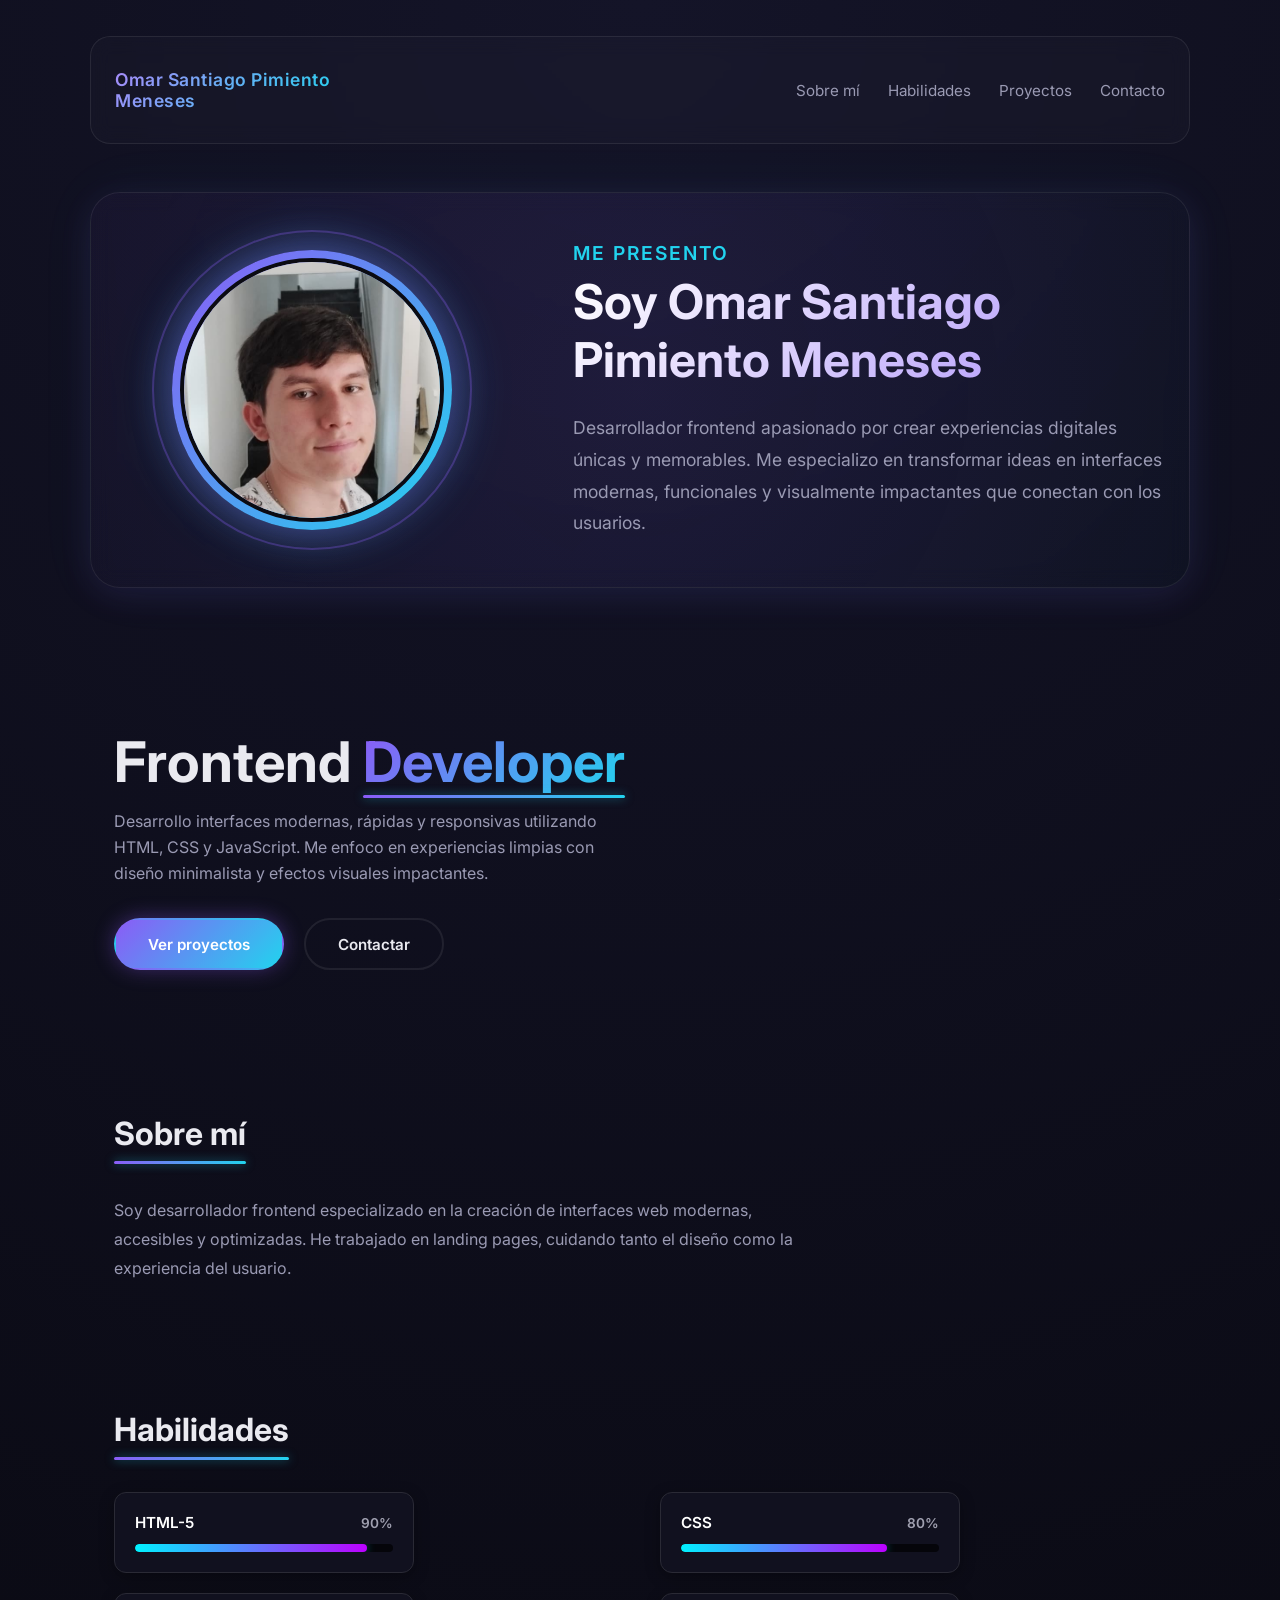
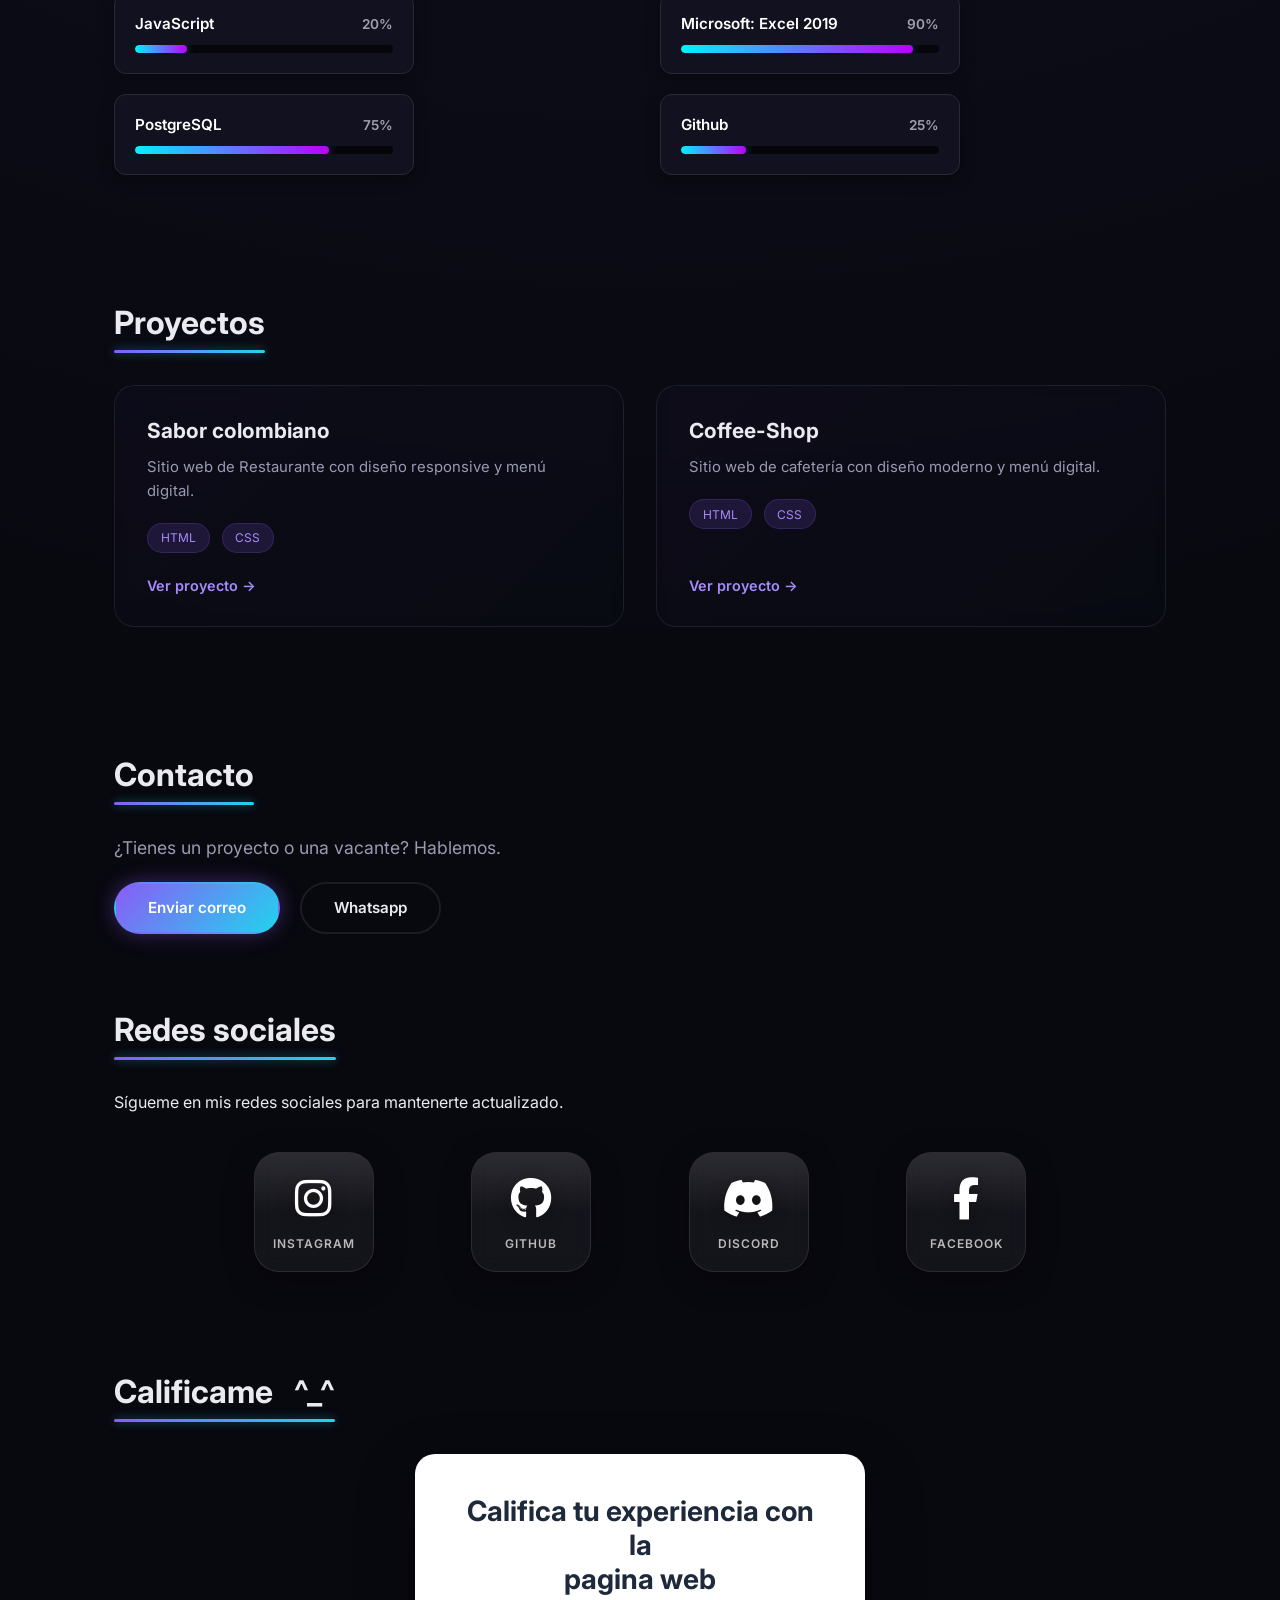
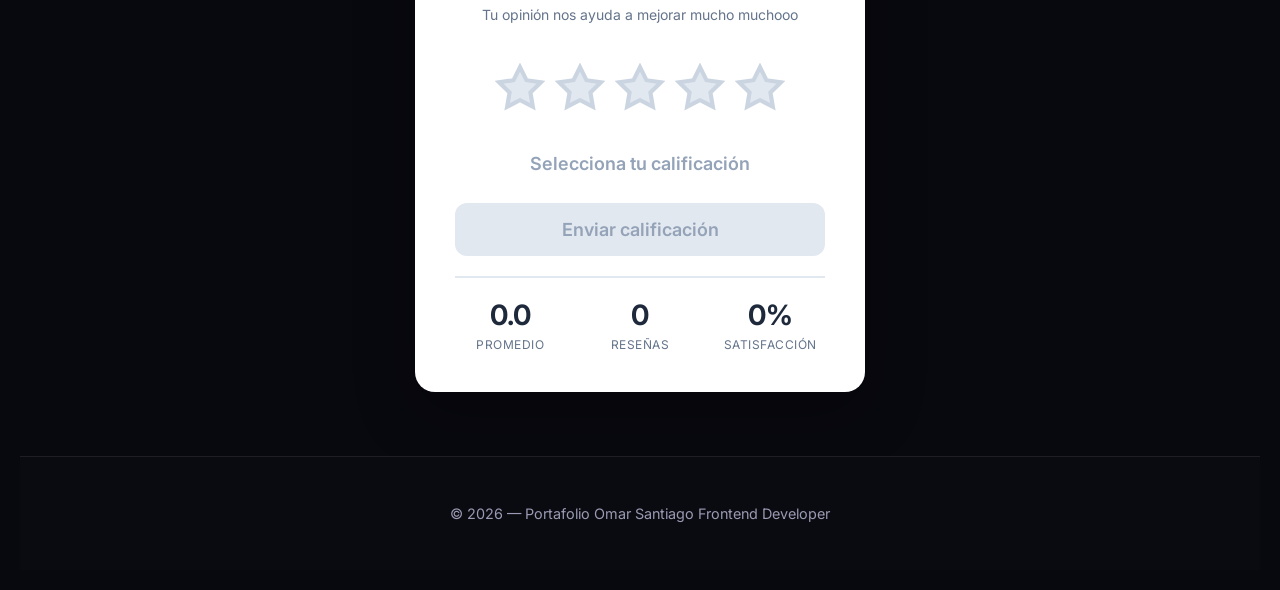
==== Portafolio Omar Santiago Pimiento Meneses/html-5/Comenzar.html @ d3ea1694 "Portafolio de Omar Pimiento -Version 1.1" ====
<!DOCTYPE html>
<html lang="es">
<head>
    <meta charset="UTF-8">
    <meta name="viewport" content="width=device-width, initial-scale=1.0">
    <title>Portafolio Omar Santiago Pimiento Meneses</title>
    <link rel="icon" type="image/x-icon" href="../img/icono.png">
    
    <!-- CSS Externo -->
    <link rel="stylesheet" href="../css/diseño.css">
    
    <!-- Google Font -->
    <link href="https://fonts.googleapis.com/css2?family=Inter:wght@300;400;600;700;900&display=swap" rel="stylesheet" />
    <link rel="stylesheet" href="https://cdnjs.cloudflare.com/ajax/libs/font-awesome/6.4.0/css/all.min.css">
</head>
<body>
    
<!-- Estrellas animadas -->
<div class="stars"></div>

<header>
  <h1>
    Omar Santiago Pimiento <br>
    Meneses
  </h1>
  <nav>
    <a href="#about">Sobre mí</a>
    <a href="#skills">Habilidades</a>
    <a href="#projects">Proyectos</a>
    <a href="#contact">Contacto</a>
  </nav>
</header>

<main>
  <!-- Sección de Presentación Personal -->
  <section class="intro-container">
    <div class="intro-photo">
      <div class="photo-circle">
        <img src="../img/you-foto.jpeg" alt="Omar Santiago Pimiento" id="profilePhoto" style="width: 100%; height: 100%; object-fit: cover;">
        <div class="photo-ring"></div>
      </div>
    </div>
    <div class="intro-text">
      <h3>Me presento</h3>
      <h2>Soy Omar Santiago Pimiento Meneses</h2>
      <p>
        Desarrollador frontend apasionado por crear experiencias digitales 
        únicas y memorables. Me especializo en transformar ideas en interfaces 
        modernas, funcionales y visualmente impactantes que conectan con los usuarios.
      </p>
    </div>
  </section>

  <!-- HERO -->
  <section class="hero">
    <div>
      <h2>Frontend <span>Developer</span></h2>
      <p>
        Desarrollo interfaces modernas, rápidas y responsivas utilizando
        HTML, CSS y JavaScript. Me enfoco en experiencias limpias con diseño
        minimalista y efectos visuales impactantes.
      </p>
      <div class="buttons">
        <a href="#projects" class="primary" >Ver proyectos</a>
        <a href="#contact">Contactar</a>
      </div>
    </div>
  </section>

  <!-- ABOUT -->
  <section id="about">
    <h3 class="section-title">Sobre mí</h3>
    <p style="color: var(--muted); max-width: 700px; line-height: 1.8;">
      Soy desarrollador frontend especializado en la creación de interfaces
      web modernas, accesibles y optimizadas. He trabajado en landing pages,
      cuidando tanto el diseño como la experiencia del usuario.
    </p>
  </section>

  <!-- SKILLS -->
  <section id="skills">
    <h3 class="section-title">Habilidades</h3>
    
    <div class="skills-container">
  <!-- Columna Izquierda -->
  <div class="skills-column">
    
    <div class="skill-card">
      <div class="skill-info">
        <span class="skill-name">HTML-5</span>
        <span class="skill-percent">90%</span>
      </div>
      <div class="progress-bar">
        <div class="progress-fill" style="--w: 90%;"></div>
      </div>
    </div>

    <div class="skill-card">
      <div class="skill-info">
        <span class="skill-name">JavaScript 
          <br>
        </span>
        <span class="skill-percent">20%</span>
      </div>
      <div class="progress-bar">
        <div class="progress-fill" style="--w: 20%;"></div>
      </div>
    </div>

    <div class="skill-card">
      <div class="skill-info">
        <span class="skill-name">PostgreSQL</span>
        <span class="skill-percent">75%</span>
      </div>
      <div class="progress-bar">
        <div class="progress-fill" style="--w: 75%;"></div>
      </div>
    </div>
  </div>

  <!-- Columna Derecha -->
  <div class="skills-column">
     <!-- <h2>&nbsp;</h2>Espacio para alinear con el título -->
    
    <div class="skill-card">
      <div class="skill-info">
        <span class="skill-name">CSS</span>
        <span class="skill-percent">80%</span>
      </div>
      <div class="progress-bar">
        <div class="progress-fill" style="--w: 80%;"></div>
      </div>
    </div>

    <div class="skill-card">
      <div class="skill-info">
        <span class="skill-name"> Microsoft: Excel 2019</span>
        <span class="skill-percent">90%</span>
      </div>
      <div class="progress-bar">
        <div class="progress-fill" style="--w: 90%;"></div>
      </div>
    </div>

    <div class="skill-card">
      <div class="skill-info">
        <span class="skill-name">Github</span>
        <span class="skill-percent">25%</span>
      </div>
      <div class="progress-bar">
        <div class="progress-fill" style="--w: 25%;"></div>
      </div>
    </div>
  </div>
</div>


  </section>


  <!-- PROJECTS -->
  <section id="projects">
    <h3 class="section-title">Proyectos</h3>
    <div class="projects">
      <div class="project">
        <div>
          <h3>Sabor colombiano</h3>
          <p>
            Sitio web de Restaurante con diseño responsive y menú digital.
          </p>
          <div class="tags">
            <span>HTML</span>
            <span>CSS</span>
          </div>
        </div>
        <a href="https://github.com/omarpimitty23yt-code/Sabor-colombiano" target="_blank">Ver proyecto →</a>
      </div>

      <div class="project">
        <div>
          <h3>Coffee-Shop</h3>
          <p>
            Sitio web de cafetería con diseño moderno y menú digital.
          </p>
          <div class="tags">
            <span>HTML</span>
            <span>CSS</span>
          </div>
        </div>
        <a href="https://github.com/omarpimitty23yt-code/Coffee-Shop-" target="_blank">Ver proyecto →</a>
      </div>
    </div>
  </section>

  <!-- CONTACT -->
  <section id="contact">
    <h3 class="section-title">Contacto</h3>
    <p style="color: var(--muted); margin-bottom: 1.5rem; font-size: 1.1rem;">
      ¿Tienes un proyecto o una vacante? Hablemos.
    </p>
    <div class="buttons">
      <a href="mailto:omarpimientom14@hotmail.com" class="primary">Enviar correo</a>
      <a href="https://w.app/gdghqp" target="_blank">Whatsapp</a>
    </div>


    <!-- Fondos animados -->
    <div class="animated-bg"></div>
    <div class="gradient-overlay"></div>

<br> <br> <br>

    <div class="main-container">
        <h1 class="section-title">Redes sociales</h1>
        <p class="subtitle">Sígueme en mis redes sociales para mantenerte actualizado.</p>
        
        <div class="social-grid">
            <!-- Instagram -->
            <div class="social-item instagram">
                <div class="social-card">
                    <div class="glow-effect"></div>
                    <div class="color-border"></div>
                    <div class="card-bg"></div>
                    <a href="https://www.instagram.com/omar.san.14?igsh=OTF3dGIyODVpaHQy" class="social-link" target="_blank">
                        <div class="icon-wrapper">
                            <i class="fab fa-instagram"></i>
                        </div>
                        <span class="social-name">Instagram</span>
                    </a>
                    <div class="particle-effect">
                        <div class="particle"></div>
                        <div class="particle"></div>
                        <div class="particle"></div>
                    </div>
                </div>
            </div>

            <!-- GitHub -->
            <div class="social-item github">
                <div class="social-card">
                    <div class="glow-effect"></div>
                    <div class="color-border"></div>
                    <div class="card-bg"></div>
                    <a href="https://github.com/omarpimitty23yt-code" class="social-link" target="_blank">
                        <div class="icon-wrapper">
                            <i class="fab fa-github"></i>
                        </div>
                        <span class="social-name">GitHub</span>
                    </a>
                    <div class="particle-effect">
                        <div class="particle"></div>
                        <div class="particle"></div>
                        <div class="particle"></div>
                    </div>
                </div>
            </div>

            <!-- Discord -->
            <div class="social-item discord">
                <div class="social-card">
                    <div class="glow-effect"></div>
                    <div class="color-border"></div>
                    <div class="card-bg"></div>
                    <a href="https://i.pinimg.com/564x/15/f8/61/15f861132e09c82ec9341c4732dd8719.jpg" class="social-link" target="_blank">
                        <div class="icon-wrapper">
                            <i class="fab fa-discord"></i>
                        </div>
                        <span class="social-name">Discord</span>
                    </a>
                    <div class="particle-effect">
                        <div class="particle"></div>
                        <div class="particle"></div>
                        <div class="particle"></div>
                    </div>
                </div>
            </div>

            <!-- Facebook -->
            <div class="social-item facebook">
                <div class="social-card">
                    <div class="glow-effect"></div>
                    <div class="color-border"></div>
                    <div class="card-bg"></div>
                    <a href="https://www.facebook.com/share/19HCtyoMw2/" class="social-link" target="_blank">
                        <div class="icon-wrapper">
                            <i class="fab fa-facebook-f"></i>
                        </div>
                        <span class="social-name">Facebook</span>
                    </a>
                    <div class="particle-effect">
                        <div class="particle"></div>
                        <div class="particle"></div>
                        <div class="particle"></div>
                    </div>
                </div>
            </div>
        </div>
    </div>

 <br> <br> <br>

 <h1 class="section-title">Calificame  &nbsp;  ^_^</h1>
        <p class="subtitle">   </p>


    <div class="container">
        <div class="header">
            <h1>Califica tu experiencia con la <br> pagina web</h1>
            <p>Tu opinión nos ayuda a mejorar mucho muchooo </p>
        </div>

        <div class="stars-container" id="starsContainer">
            <!-- Las estrellas se generan con JavaScript -->
        </div>

        <div class="rating-text empty" id="ratingText">
            Selecciona tu calificación
        </div>

        <div class="rating-display" id="ratingDisplay">
            <div class="rating-number">
                <span id="selectedRating">0.0</span>
                <svg width="32" height="32" viewBox="0 0 24 24" style="fill: #fbbf24;">
                    <path d="M12 2l3.09 6.26L22 9.27l-5 4.87 1.18 6.88L12 17.77l-6.18 3.25L7 14.14 2 9.27l6.91-1.01L12 2z"/>
                </svg>
            </div>
        </div>

        <button class="submit-btn" id="submitBtn" disabled>
            Enviar calificación
        </button>

        <div class="stats">
            <div class="stat">
                <div class="stat-value" id="avgRating">0.0</div>
                <div class="stat-label">Promedio</div>
            </div>
            <div class="stat">
                <div class="stat-value" id="totalReviews">0</div>
                <div class="stat-label">Reseñas</div>
            </div>
            <div class="stat">
                <div class="stat-value" id="satisfaction">0%</div>
                <div class="stat-label">Satisfacción</div>
            </div>
        </div>
    </div>

    <script src="../js/script.js"></script>





  </section>
</main>

<footer>© 2026 — Portafolio Omar Santiago Frontend Developer



</footer>


<!-- JavaScript -->
<script>
  // Permitir al usuario subir su propia foto
  const profilePhoto = document.getElementById('profilePhoto');
  
  profilePhoto.addEventListener('click', function() {
    const input = document.createElement('input');
    input.type = 'file';
    input.accept = 'image/*';
    
    input.onchange = function(e) {
      const file = e.target.files[0];
      if (file) {
        const reader = new FileReader();
        reader.onload = function(event) {
          profilePhoto.src = event.target.result;
        };
        reader.readAsDataURL(file);
      }
    };
    
    input.click();
  });

  // Scroll suave para enlaces internos
  document.querySelectorAll('a[href^="#"]').forEach((anchor) => {
    anchor.addEventListener("click", function (e) {
      e.preventDefault();
      const target = document.querySelector(this.getAttribute("href"));
      if (target) {
        target.scrollIntoView({
          behavior: "smooth",
          block: "start"
        });
      }
    });
  });
</script>

</body>
</html>
---- Portafolio Omar Santiago Pimiento Meneses/css/diseño.css ----
:root {
  --bg: #0b0b12;
  --card: rgba(255, 255, 255, 0.04);
  --text: #eaeaf0;
  --muted: #9a9ab3;
  --primary: #8b5cf6;
  --primary-glow: #a78bfa;
  --primary-soft: rgba(139, 92, 246, 0.15);
  --border: rgba(255, 255, 255, 0.08);
  --accent: #22d3ee;
  --accent-glow: rgba(34, 211, 238, 0.5);
}

* {
  margin: 0;
  padding: 0;
  box-sizing: border-box;
  font-family: "Inter", sans-serif;
}

body {
  background: radial-gradient(circle at top, #141428, #08080f 60%);
  color: var(--text);
  min-height: 100vh;
  overflow-x: hidden;
  position: relative;
}

html {
  scroll-behavior: smooth;
}

.stars {
  position: fixed;
  inset: 0;
  z-index: -1;
  background: 
    radial-gradient(2px 2px at 20% 30%, white, transparent),
    radial-gradient(2px 2px at 60% 70%, white, transparent),
    radial-gradient(1px 1px at 50% 50%, white, transparent),
    radial-gradient(1px 1px at 80% 10%, white, transparent),
    radial-gradient(2px 2px at 90% 60%, white, transparent),
    radial-gradient(1.5px 1.5px at 33% 80%, #8b5cf6, transparent),
    radial-gradient(1.5px 1.5px at 70% 40%, #22d3ee, transparent);
  background-size: 200% 200%;
  opacity: 0.2;
  animation: float 40s linear infinite;
}

@keyframes float {
  from { transform: translateY(0) translateX(0); }
  to { transform: translateY(-200px) translateX(-100px); }
}

header {
  max-width: 1100px;
  margin: auto;
  padding: 2rem 1.5rem;
  display: flex;
  justify-content: space-between;
  align-items: center;
  backdrop-filter: blur(10px);
  border-radius: 20px;
  margin-top: 1rem;
  background: rgba(255, 255, 255, 0.02);
  border: 1px solid var(--border);
}

header h1 {
  font-size: 1.1rem;
  font-weight: 600;
  letter-spacing: 0.5px;
  background: linear-gradient(135deg, var(--primary-glow), var(--accent));
  -webkit-background-clip: text;
  background-clip: text;
  -webkit-text-fill-color: transparent;
}

nav a {
  margin-left: 1.5rem;
  text-decoration: none;
  color: var(--muted);
  font-size: 0.95rem;
  transition: all 0.3s ease;
  position: relative;
  padding: 0.5rem 0;
}

nav a::after {
  content: '';
  position: absolute;
  bottom: 0;
  left: 0;
  width: 0;
  height: 2px;
  background: linear-gradient(90deg, var(--primary), var(--accent));
  transition: width 0.3s ease;
}

nav a:hover {
  color: var(--primary-glow);
}

nav a:hover::after {
  width: 100%;
}

/* ===== SECCIÓN DE PRESENTACIÓN PERSONAL ===== */
.intro-container {
  max-width: 1100px;
  margin: 3rem auto;
  padding: 3rem 1.5rem;
  display: grid;
  grid-template-columns: 1fr 1.5fr;
  gap: 4rem;
  align-items: center;
  background: linear-gradient(135deg, rgba(139, 92, 246, 0.05), rgba(34, 211, 238, 0.02));
  border: 1px solid var(--border);
  border-radius: 30px;
  backdrop-filter: blur(10px);
  box-shadow: 
    0 8px 32px rgba(139, 92, 246, 0.1),
    0 0 60px rgba(34, 211, 238, 0.05);
  position: relative;
  overflow: hidden;
}

.intro-container::before {
  content: '';
  position: absolute;
  top: -50%;
  left: -50%;
  width: 200%;
  height: 200%;
  background: radial-gradient(circle, rgba(139, 92, 246, 0.08), transparent 50%);
  animation: rotate-bg 20s linear infinite;
}

@keyframes rotate-bg {
  to { transform: rotate(360deg); }
}

.intro-photo {
  position: relative;
  z-index: 1;
  display: flex;
  justify-content: center;
  align-items: center;
}

.photo-circle {
  position: relative;
  width: 280px;
  height: 280px;
  border-radius: 50%;
  padding: 8px;
  background: linear-gradient(135deg, var(--primary), var(--accent));
  animation: float-photo 6s ease-in-out infinite;
  box-shadow: 
    0 0 40px rgba(139, 92, 246, 0.4),
    0 0 60px rgba(34, 211, 238, 0.3);
}

@keyframes float-photo {
  0%, 100% { 
    transform: translateY(0px) rotate(0deg);
    box-shadow: 
      0 0 40px rgba(139, 92, 246, 0.4),
      0 0 60px rgba(34, 211, 238, 0.3);
  }
  50% { 
    transform: translateY(-20px) rotate(5deg);
    box-shadow: 
      0 0 60px rgba(139, 92, 246, 0.6),
      0 0 80px rgba(34, 211, 238, 0.5);
  }
}

.photo-circle img {
  width: 100%;
  height: 100%;
  border-radius: 50%;
  object-fit: cover;
  background: #1a1a2e;
  border: 4px solid #0b0b12;
  display: block;
  cursor: pointer;
  transition: transform 0.3s ease;
}

.photo-circle img:hover {
  transform: scale(1.05);
}

.photo-ring {
  position: absolute;
  top: -20px;
  left: -20px;
  right: -20px;
  bottom: -20px;
  border: 2px solid var(--primary);
  border-radius: 50%;
  opacity: 0.3;
  animation: pulse-ring 3s ease-in-out infinite;
}

@keyframes pulse-ring {
  0%, 100% {
    transform: scale(1);
    opacity: 0.3;
  }
  50% {
    transform: scale(1.1);
    opacity: 0.1;
  }
}

.intro-text {
  position: relative;
  z-index: 1;
}

.intro-text h3 {
  font-size: 1.2rem;
  color: var(--accent);
  margin-bottom: 0.5rem;
  font-weight: 600;
  text-transform: uppercase;
  letter-spacing: 2px;
}

.intro-text h2 {
  font-size: 3rem;
  margin-bottom: 1.5rem;
  background: linear-gradient(135deg, #fff, var(--primary-glow));
  -webkit-background-clip: text;
  background-clip: text;
  -webkit-text-fill-color: transparent;
  line-height: 1.2;
}

.intro-text p {
  color: var(--muted);
  font-size: 1.1rem;
  line-height: 1.8;
  margin-bottom: 0;
}



/* Estilo base de la tarjeta  */
.skill-card {
  background-color: #11111f; /* Fondo oscuro similar a tu imagen */
  border: 1px solid #2a2a35; /* Borde sutil */
  border-radius: 12px;       /* Bordes redondeados */
  padding: 20px;
  width: 100%;               /* O el ancho que prefieras */
  max-width: 300px;
  font-family: system-ui, -apple-system, sans-serif;
  color: white;
  display: flex;
  flex-direction: column;
  gap: 12px;
  box-shadow: 0 4px 15px rgba(0,0,0,0.3);

}

/* Información: Nombre y Porcentaje */
.skill-info {
  display: flex;
  justify-content: space-between;
  align-items: center;
  font-weight: 600;
  font-size: 0.95rem;
}

.skill-percent {
  color: #a0a0b0; /* Gris claro para no distraer */
  font-size: 0.85rem;
}

/* El canal de la barra (el fondo vacío) */
.progress-bar {
  width: 100%;
  height: 8px; /* Altura delgada y elegante */
  background-color: #05050a; /* Muy oscuro para contraste */
  border-radius: 10px;
  overflow: hidden; /* Para que el relleno respete los bordes */
}

/* El relleno de color (La parte "bonita") */
.progress-fill {
  height: 100%;
  border-radius: 10px;
  /* El degradado clave para combinar con tu título */
  background: linear-gradient(90deg, #00f2ff 0%, #bd00ff 100%);
  
  /* Efecto de resplandor (Glow) para el toque neón */
  box-shadow: 0 0 10px rgba(0, 242, 255, 0.4);
  
  /* Animación de carga */
  width: 0;
  animation: loadBar 1.5s ease-out forwards;
}

/* Definición de la animación */
@keyframes loadBar {
  to {
    width: var(--w);
  }
}



.hero {
  max-width: 1100px;
  margin: auto;
  padding: 6rem 1.5rem 4rem;
  display: grid;
  grid-template-columns: 1fr;
  gap: 3rem;
  align-items: center;
}

.hero h2 {
  font-size: 3.5rem;
  line-height: 1.1;
  margin-bottom: 1rem;
}

.hero span {
  background: linear-gradient(135deg, var(--primary), var(--accent));
  -webkit-background-clip: text;
  background-clip: text;
  -webkit-text-fill-color: transparent;
  position: relative;
  display: inline-block;
}

.hero span::after {
  content: '';
  position: absolute;
  bottom: -5px;
  left: 0;
  width: 100%;
  height: 3px;
  background: linear-gradient(90deg, var(--primary), var(--accent));
  border-radius: 2px;
  box-shadow: 0 0 10px var(--accent-glow);
}

.hero p {
  color: var(--muted);
  margin-bottom: 2rem;
  max-width: 520px;
  line-height: 1.6;
}

.buttons a {
  display: inline-block;
  padding: 0.9rem 2rem;
  margin-right: 1rem;
  margin-bottom: 1rem;
  border-radius: 50px;
  border: 2px solid var(--border);
  text-decoration: none;
  color: var(--text);
  font-size: 0.95rem;
  font-weight: 600;
  transition: all 0.3s ease;
}

.buttons a.primary {
  background: linear-gradient(135deg, var(--primary), var(--accent));
  border-color: transparent;
  color: #fff;
  box-shadow: 
    0 0 20px rgba(139, 92, 246, 0.4),
    0 4px 15px rgba(0, 0, 0, 0.3);
}

.buttons a:hover {
  transform: translateY(-3px);
  box-shadow: 0 8px 25px rgba(139, 92, 246, 0.3);
  border-color: var(--primary);
}

section {
  max-width: 1100px;
  margin: auto;
  padding: 4rem 1.5rem;
}

.section-title {
  font-size: 2rem;
  margin-bottom: 2rem;
  position: relative;
  display: inline-block;
}

.section-title::after {
  content: "";
  display: block;
  width: 100%;
  height: 3px;
  background: linear-gradient(90deg, var(--primary), var(--accent));
  margin-top: 0.5rem;
  border-radius: 2px;
  box-shadow: 0 0 10px var(--accent-glow);
}

.skills {
  display: grid;
  grid-template-columns: repeat(auto-fit, minmax(150px, 1fr));
  gap: 1.2rem;
}

.skill {
  background: linear-gradient(135deg, rgba(139, 92, 246, 0.05), rgba(34, 211, 238, 0.02));
  border: 1px solid var(--border);
  padding: 1.5rem 1rem;
  border-radius: 16px;
  text-align: center;
  font-size: 0.95rem;
  font-weight: 600;
  color: var(--muted);
  transition: all 0.3s ease;
  backdrop-filter: blur(5px);
}

.skill:hover {
  border-color: var(--primary);
  color: var(--text);
  background: linear-gradient(135deg, rgba(139, 92, 246, 0.15), rgba(34, 211, 238, 0.05));
  box-shadow: 
    0 0 20px var(--primary-soft),
    0 8px 20px rgba(0, 0, 0, 0.3);
  transform: translateY(-5px) scale(1.02);
}

.projects {
  display: grid;
  grid-template-columns: repeat(auto-fit, minmax(300px, 1fr));
  gap: 2rem;
}

.project {
  background: linear-gradient(135deg, rgba(139, 92, 246, 0.03), rgba(34, 211, 238, 0.01));
  border: 1px solid var(--border);
  border-radius: 20px;
  padding: 2rem;
  transition: all 0.4s ease;
  display: flex;
  flex-direction: column;
  justify-content: space-between;
  backdrop-filter: blur(5px);
}

.project:hover {
  border-color: var(--primary);
  background: linear-gradient(135deg, rgba(139, 92, 246, 0.08), rgba(34, 211, 238, 0.03));
  box-shadow: 
    0 0 30px var(--primary-soft),
    0 10px 30px rgba(0, 0, 0, 0.4);
  transform: translateY(-8px) scale(1.02);
}

.project h3 {
  margin-bottom: 0.8rem;
  font-size: 1.3rem;
  color: var(--text);
}

.project p {
  color: var(--muted);
  font-size: 0.93rem;
  margin-bottom: 1.2rem;
  line-height: 1.6;
}

.project .tags span {
  display: inline-block;
  font-size: 0.75rem;
  padding: 0.4rem 0.8rem;
  border-radius: 50px;
  background: rgba(139, 92, 246, 0.15);
  color: var(--primary-glow);
  margin-right: 0.5rem;
  margin-bottom: 0.5rem;
  border: 1px solid rgba(139, 92, 246, 0.2);
  transition: all 0.3s ease;
}

.project .tags span:hover {
  background: rgba(139, 92, 246, 0.25);
  transform: scale(1.05);
}

.project a {
  margin-top: 1rem;
  text-decoration: none;
  font-size: 0.9rem;
  font-weight: 600;
  color: var(--primary-glow);
  transition: all 0.3s ease;
}

.project a:hover {
  color: var(--accent);
}

footer {
  text-align: center;
  padding: 3rem 1.5rem;
  color: var(--muted);
  font-size: 0.9rem;
  border-top: 1px solid var(--border);
  background: rgba(255, 255, 255, 0.01);
}

/* ===== RESPONSIVE ===== */
@media (max-width: 900px) {
  .intro-container {
    grid-template-columns: 1fr;
    text-align: center;
    gap: 2rem;
  }

  .photo-circle {
    width: 220px;
    height: 220px;
  }

  .intro-text h2 {
    font-size: 2.2rem;
  }

  header {
    flex-direction: column;
    gap: 1rem;
    text-align: center;
  }

  nav a {
    margin: 0 0.75rem;
  }

  .hero h2 {
    font-size: 2.5rem;
  }
}

@media (max-width: 520px) {
  .photo-circle {
    width: 180px;
    height: 180px;
  }

  .intro-text h2 {
    font-size: 1.8rem;
  }

  .intro-text p {
    font-size: 1rem;
  }
}

/* ===== SCROLLBAR PERSONALIZADO ===== */
::-webkit-scrollbar {
  width: 10px;
}

::-webkit-scrollbar-track {
  background: var(--bg);
}

::-webkit-scrollbar-thumb {
  background: linear-gradient(180deg, var(--primary), var(--accent));
  border-radius: 10px;
}

::-webkit-scrollbar-thumb:hover {
  background: linear-gradient(180deg, var(--primary-glow), var(--accent));
}


.social-grid {
    display: grid;
    grid-template-columns: repeat(4, 1fr);
    gap: 50px;
    padding: 40px;
    max-width: 900px;
    margin: 0 auto;
}

.social-item {
    position: relative;
    perspective: 1000px;
}

.social-card {
    position: relative;
    width: 120px;
    height: 120px;
    transform-style: preserve-3d;
    transition: transform 0.6s cubic-bezier(0.175, 0.885, 0.32, 1.275);
    cursor: pointer;
    margin: 0 auto;
}

.social-item:hover .social-card {
    transform: rotateY(10deg) rotateX(-10deg) scale(1.05);
}

/* Capa de fondo con efecto glassmorphism */
.card-bg {
    position: absolute;
    width: 100%;
    height: 100%;
    background: rgba(255, 255, 255, 0.05);
    backdrop-filter: blur(10px);
    border-radius: 25px;
    border: 1px solid rgba(255, 255, 255, 0.1);
    box-shadow: 0 8px 32px rgba(0, 0, 0, 0.3);
    overflow: hidden;
}

/* Brillo superior */
.card-bg::before {
    content: '';
    position: absolute;
    top: 0;
    left: 0;
    right: 0;
    height: 50%;
    background: linear-gradient(180deg, 
        rgba(255, 255, 255, 0.1) 0%, 
        transparent 100%);
}

/* Borde de color animado */
.color-border {
    position: absolute;
    inset: -2px;
    border-radius: 27px;
    padding: 2px;
    background: linear-gradient(45deg, var(--color1), var(--color2));
    -webkit-mask: linear-gradient(#fff 0 0) content-box, linear-gradient(#fff 0 0);
    -webkit-mask-composite: xor;
    mask-composite: exclude;
    opacity: 0;
    transition: opacity 0.4s ease;
}

.social-item:hover .color-border {
    opacity: 1;
    animation: border-pulse 2s ease-in-out infinite;
}

@keyframes border-pulse {
    0%, 100% {
        opacity: 1;
    }
    50% {
        opacity: 0.6;
    }
}

/* Icono */
.social-link {
    position: relative;
    width: 100%;
    height: 100%;
    display: flex;
    flex-direction: column;
    align-items: center;
    justify-content: center;
    text-decoration: none;
    color: white;
    z-index: 2;
    gap: 12px;
}

.icon-wrapper {
    font-size: 42px;
    transition: all 0.4s cubic-bezier(0.175, 0.885, 0.32, 1.275);
    filter: drop-shadow(0 4px 8px rgba(0, 0, 0, 0.3));
}

.social-item:hover .icon-wrapper {
    transform: scale(1.15) translateY(-5px);
    filter: drop-shadow(0 8px 16px var(--shadow-color));
}

.social-name {
    font-size: 12px;
    font-weight: 600;
    letter-spacing: 1px;
    text-transform: uppercase;
    opacity: 0.7;
    transition: opacity 0.3s ease;
}

.social-item:hover .social-name {
    opacity: 1;
}

/* Partículas flotantes */
.particle-effect {
    position: absolute;
    width: 100%;
    height: 100%;
    pointer-events: none;
    opacity: 0;
    transition: opacity 0.4s ease;
}

.social-item:hover .particle-effect {
    opacity: 1;
}

.particle {
    position: absolute;
    width: 4px;
    height: 4px;
    background: var(--particle-color);
    border-radius: 50%;
    animation: particle-rise 2s ease-out infinite;
}

.particle:nth-child(1) { left: 20%; animation-delay: 0s; }
.particle:nth-child(2) { left: 50%; animation-delay: 0.4s; }
.particle:nth-child(3) { left: 80%; animation-delay: 0.8s; }

@keyframes particle-rise {
    0% {
        bottom: 0;
        opacity: 0;
        transform: translateY(0) scale(0);
    }
    20% {
        opacity: 1;
        transform: scale(1);
    }
    100% {
        bottom: 100%;
        opacity: 0;
        transform: translateY(-20px) scale(0.5);
    }
}

/* Colores específicos para cada red social */
.instagram {
    --color1: #f09433;
    --color2: #bc1888;
    --shadow-color: rgba(188, 24, 136, 0.6);
    --particle-color: #e6683c;
}

.github {
    --color1: #ffffff;
    --color2: #6e5494;
    --shadow-color: rgba(110, 84, 148, 0.6);
    --particle-color: #ffffff;
}

.discord {
    --color1: #5865F2;
    --color2: #7289da;
    --shadow-color: rgba(88, 101, 242, 0.6);
    --particle-color: #7289da;
}

.facebook {
    --color1: #1877f2;
    --color2: #0d65d9;
    --shadow-color: rgba(24, 119, 242, 0.6);
    --particle-color: #1877f2;
}

/* Efecto de luz al hover */
.glow-effect {
    position: absolute;
    width: 100%;
    height: 100%;
    border-radius: 25px;
    background: radial-gradient(circle at center, 
        var(--color1) 0%, 
        transparent 70%);
    opacity: 0;
    transition: opacity 0.4s ease;
    filter: blur(20px);
    z-index: -1;
}

.social-item:hover .glow-effect {
    opacity: 0.3;
}

/* ============================================
   RESPONSIVE PARA TODOS LOS DISPOSITIVOS
   ============================================ */

/* Tablets grandes y laptops pequeñas (768px - 1024px) */
@media (max-width: 1024px) {
    .social-grid {
        grid-template-columns: repeat(4, 1fr);
        gap: 40px;
        padding: 30px 20px;
    }
    
    .social-card {
        width: 110px;
        height: 110px;
    }
    
    .icon-wrapper {
        font-size: 38px;
    }
}

/* Tablets (600px - 768px) */
@media (max-width: 768px) {
    .social-grid {
        grid-template-columns: repeat(2, 1fr);
        gap: 35px;
        padding: 25px 15px;
    }
    
    .social-card {
        width: 100px;
        height: 100px;
    }
    
    .icon-wrapper {
        font-size: 36px;
    }
    
    .social-name {
        font-size: 11px;
    }
}

/* Móviles grandes (480px - 600px) */
@media (max-width: 600px) {
    .social-grid {
        grid-template-columns: repeat(2, 1fr);
        gap: 30px;
        padding: 20px 15px;
    }
    
    .social-card {
        width: 95px;
        height: 95px;
    }
    
    .icon-wrapper {
        font-size: 34px;
    }
}

/* Móviles medianos (375px - 480px) */
@media (max-width: 480px) {
    .social-grid {
        grid-template-columns: repeat(2, 1fr);
        gap: 25px;
        padding: 20px 10px;
    }
    
    .social-card {
        width: 85px;
        height: 85px;
    }
    
    .icon-wrapper {
        font-size: 32px;
    }
    
    .social-name {
        font-size: 10px;
    }
    
    .card-bg {
        border-radius: 20px;
    }
    
    .color-border {
        border-radius: 22px;
    }
    
    .glow-effect {
        border-radius: 20px;
    }
}

/* Móviles pequeños (320px - 375px) */
@media (max-width: 375px) {
    .social-grid {
        grid-template-columns: repeat(2, 1fr);
        gap: 20px;
        padding: 15px 10px;
    }
    
    .social-card {
        width: 75px;
        height: 75px;
    }
    
    .icon-wrapper {
        font-size: 28px;
    }
    
    .social-name {
        font-size: 9px;
        letter-spacing: 0.5px;
    }
    
    .particle {
        width: 3px;
        height: 3px;
    }
}

/* Móviles muy pequeños (hasta 320px) */
@media (max-width: 320px) {
    .social-grid {
        grid-template-columns: repeat(2, 1fr);
        gap: 15px;
        padding: 10px 5px;
    }
    
    .social-card {
        width: 70px;
        height: 70px;
    }
    
    .icon-wrapper {
        font-size: 26px;
    }
    
    .social-name {
        font-size: 8px;
    }
}

/* Ajuste para dispositivos táctiles (sin hover) */
@media (hover: none) and (pointer: coarse) {
    .social-item:active .social-card {
        transform: rotateY(10deg) rotateX(-10deg) scale(1.05);
    }
    
    .social-item:active .color-border {
        opacity: 1;
    }
    
    .social-item:active .icon-wrapper {
        transform: scale(1.15) translateY(-5px);
        filter: drop-shadow(0 8px 16px var(--shadow-color));
    }
    
    .social-item:active .particle-effect {
        opacity: 1;
    }
    
    .social-item:active .glow-effect {
        opacity: 0.3;
    }
    
    .social-item:active .social-name {
        opacity: 1;
    }
}

/* Orientación horizontal en móviles */
@media (max-width: 900px) and (orientation: landscape) {
    .social-grid {
        grid-template-columns: repeat(4, 1fr);
        gap: 20px;
        padding: 15px;
    }
    
    .social-card {
        width: 80px;
        height: 80px;
    }
    
    .icon-wrapper {
        font-size: 30px;
    }
}


* {
    margin: 0;
    padding: 0;
    box-sizing: border-box;
}

body {
    font-family: -apple-system, BlinkMacSystemFont, 'Segoe UI', Roboto, 'Helvetica Neue', Arial, sans-serif;
    padding: 20px;
}

.container {
    background: white;
    border-radius: 20px;
    box-shadow: 0 20px 60px rgba(0, 0, 0, 0.3);
    padding: 40px;
    max-width: 450px;
    margin: 0 auto;
}

.header {
    text-align: center;
    margin-bottom: 30px;
}

.header h1 {
    font-size: 28px;
    color: #1e293b;
    margin-bottom: 10px;
}

.header p {
    color: #64748b;
    font-size: 14px;
}

.stars-container {
    display: flex;
    justify-content: center;
    gap: 10px;
    margin: 40px 0;
}

.star {
    cursor: pointer;
    transition: all 0.2s ease;
    width: 50px;
    height: 50px;
}

.star:hover {
    transform: scale(1.1);
}

.star svg {
    width: 100%;
    height: 100%;
    fill: #e2e8f0;
    stroke: #cbd5e1;
    stroke-width: 2;
    transition: all 0.2s ease;
}

.star.active svg,
.star.hover svg {
    fill: #fbbf24;
    stroke: #fbbf24;
    filter: drop-shadow(0 4px 8px rgba(251, 191, 36, 0.4));
}

.rating-text {
    text-align: center;
    font-size: 18px;
    font-weight: 600;
    color: #1e293b;
    min-height: 30px;
    margin-bottom: 20px;
}

.rating-text.empty {
    color: #94a3b8;
}

.rating-display {
    background: #f8fafc;
    border-radius: 15px;
    padding: 20px;
    text-align: center;
    margin-bottom: 20px;
    display: none;
}

.rating-display.visible {
    display: block;
    animation: fadeIn 0.3s ease;
}

.rating-number {
    font-size: 48px;
    font-weight: bold;
    color: #f59e0b;
    display: inline-flex;
    align-items: center;
    gap: 10px;
}

.submit-btn {
    width: 100%;
    padding: 16px;
    border: none;
    border-radius: 12px;
    font-size: 18px;
    font-weight: 600;
    cursor: pointer;
    transition: all 0.3s ease;
    margin-bottom: 20px;
}

.submit-btn:disabled {
    background: #e2e8f0;
    color: #94a3b8;
    cursor: not-allowed;
}

.submit-btn:not(:disabled) {
    background: linear-gradient(135deg, #fbbf24 0%, #f59e0b 100%);
    color: white;
    box-shadow: 0 4px 15px rgba(251, 191, 36, 0.3);
}

.submit-btn:not(:disabled):hover {
    transform: translateY(-2px);
    box-shadow: 0 6px 20px rgba(251, 191, 36, 0.4);
}

.submit-btn.submitted {
    background: #10b981 !important;
}

.stats {
    display: grid;
    grid-template-columns: repeat(3, 1fr);
    gap: 20px;
    padding-top: 20px;
    border-top: 2px solid #e2e8f0;
}

.stat {
    text-align: center;
}

.stat-value {
    font-size: 28px;
    font-weight: bold;
    color: #1e293b;
    margin-bottom: 5px;
}

.stat-label {
    font-size: 12px;
    color: #64748b;
    text-transform: uppercase;
    letter-spacing: 0.5px;
}

@keyframes fadeIn {
    from {
        opacity: 0;
        transform: translateY(-10px);
    }
    to {
        opacity: 1;
        transform: translateY(0);
    }
}


.skills-container {
  display: grid;
  grid-template-columns: 1fr 1fr;
  gap: 40px;
  max-width: 1200px;
  margin: 0 auto;
}

.skills-column {
  display: flex;
  flex-direction: column;
  gap: 20px;
}

.skills-column h2 {
  color: #fff;
  margin-bottom: 20px;
  font-size: 2rem;
  margin-top: 0;
}

/* Responsive - en móviles se apilan */
@media (max-width: 768px) {
  .skills-container {
    grid-template-columns: 1fr;
    gap: 20px;
  }
  
  .skills-column:nth-child(2) h2 {
    display: block !important;
  }
}
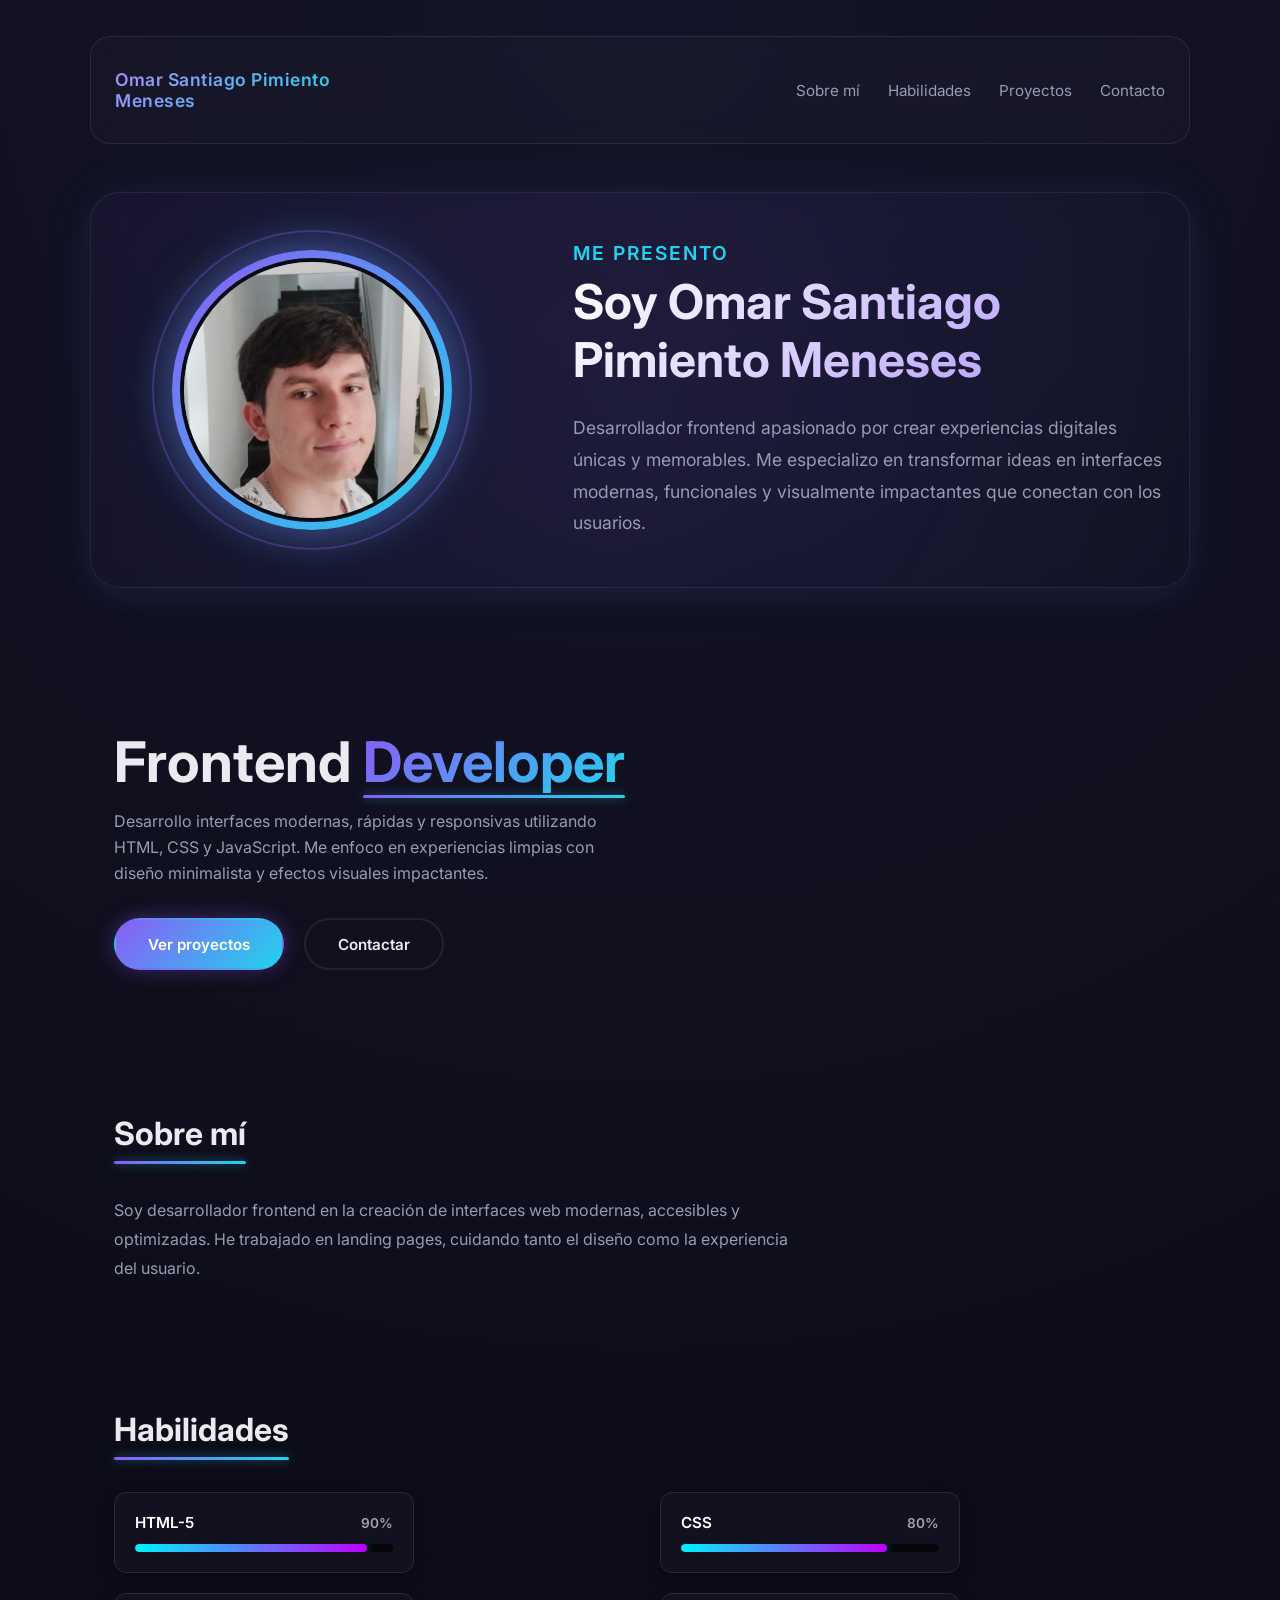
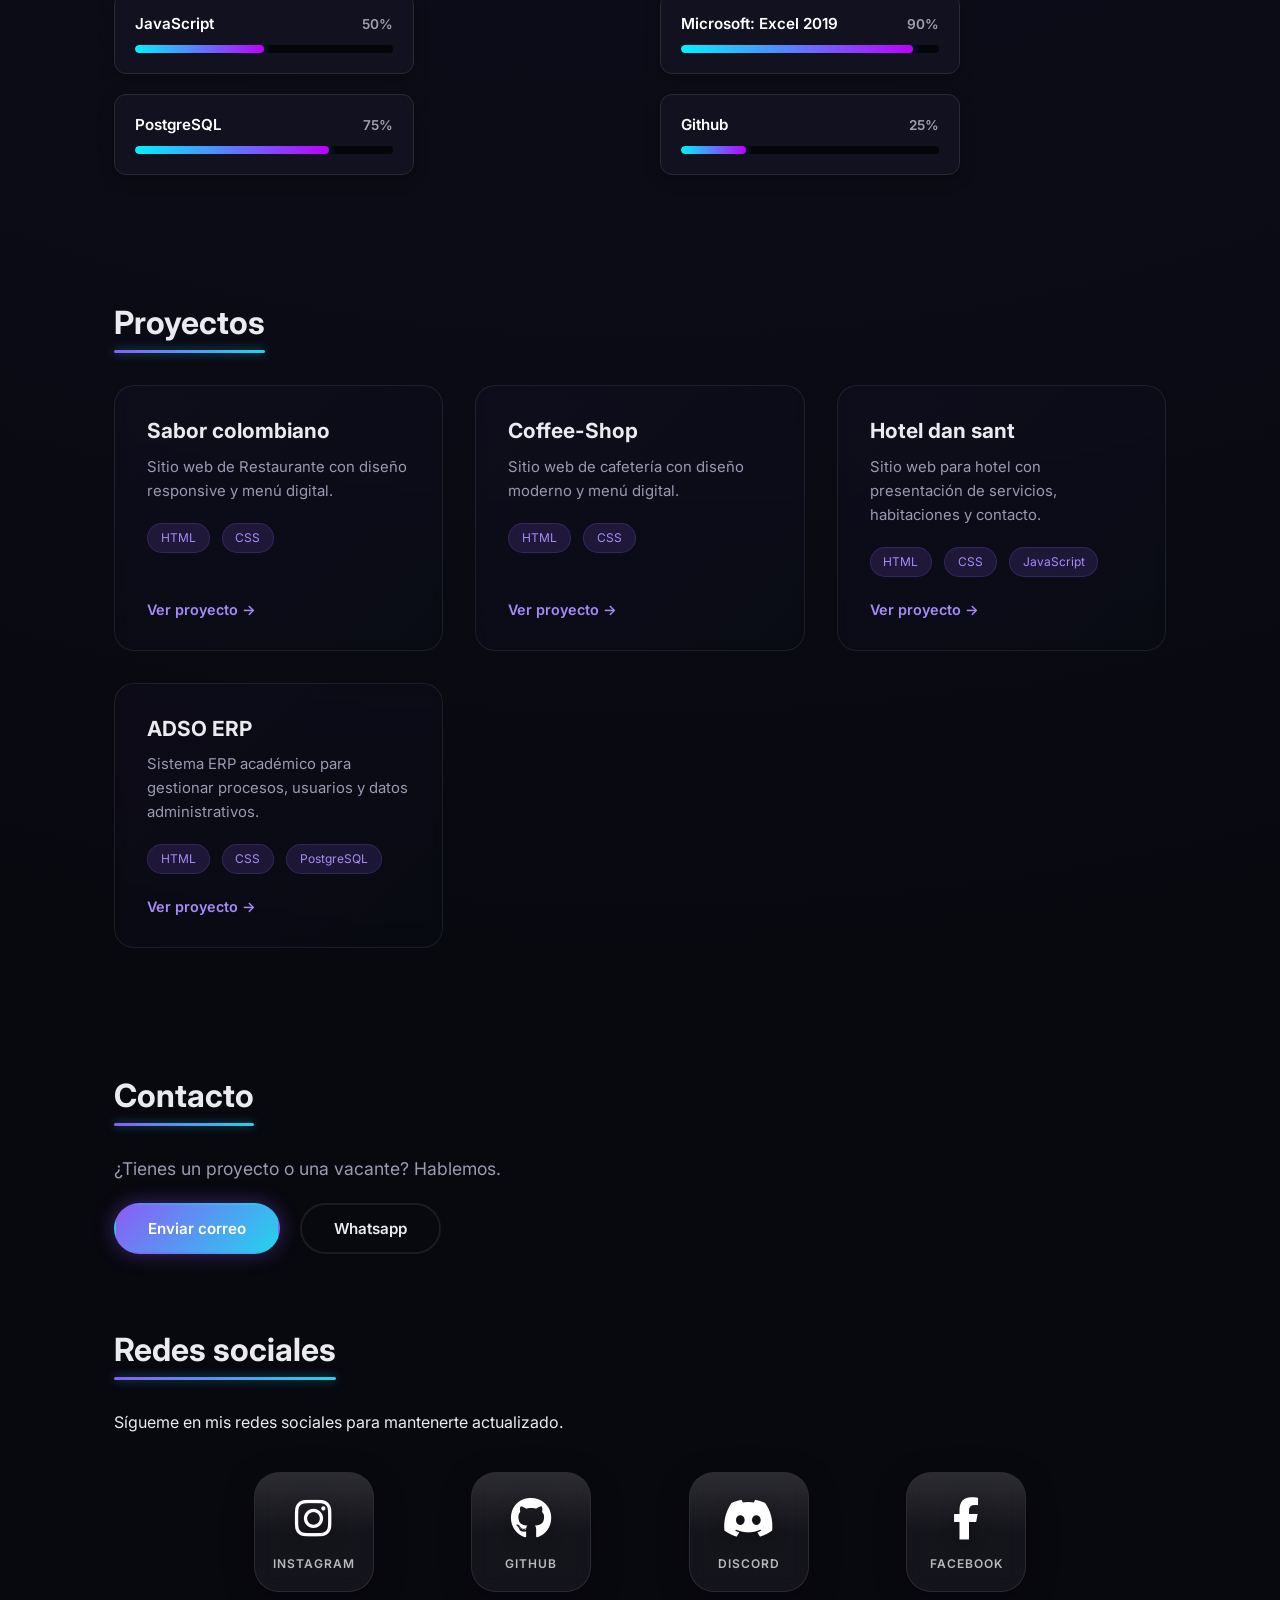
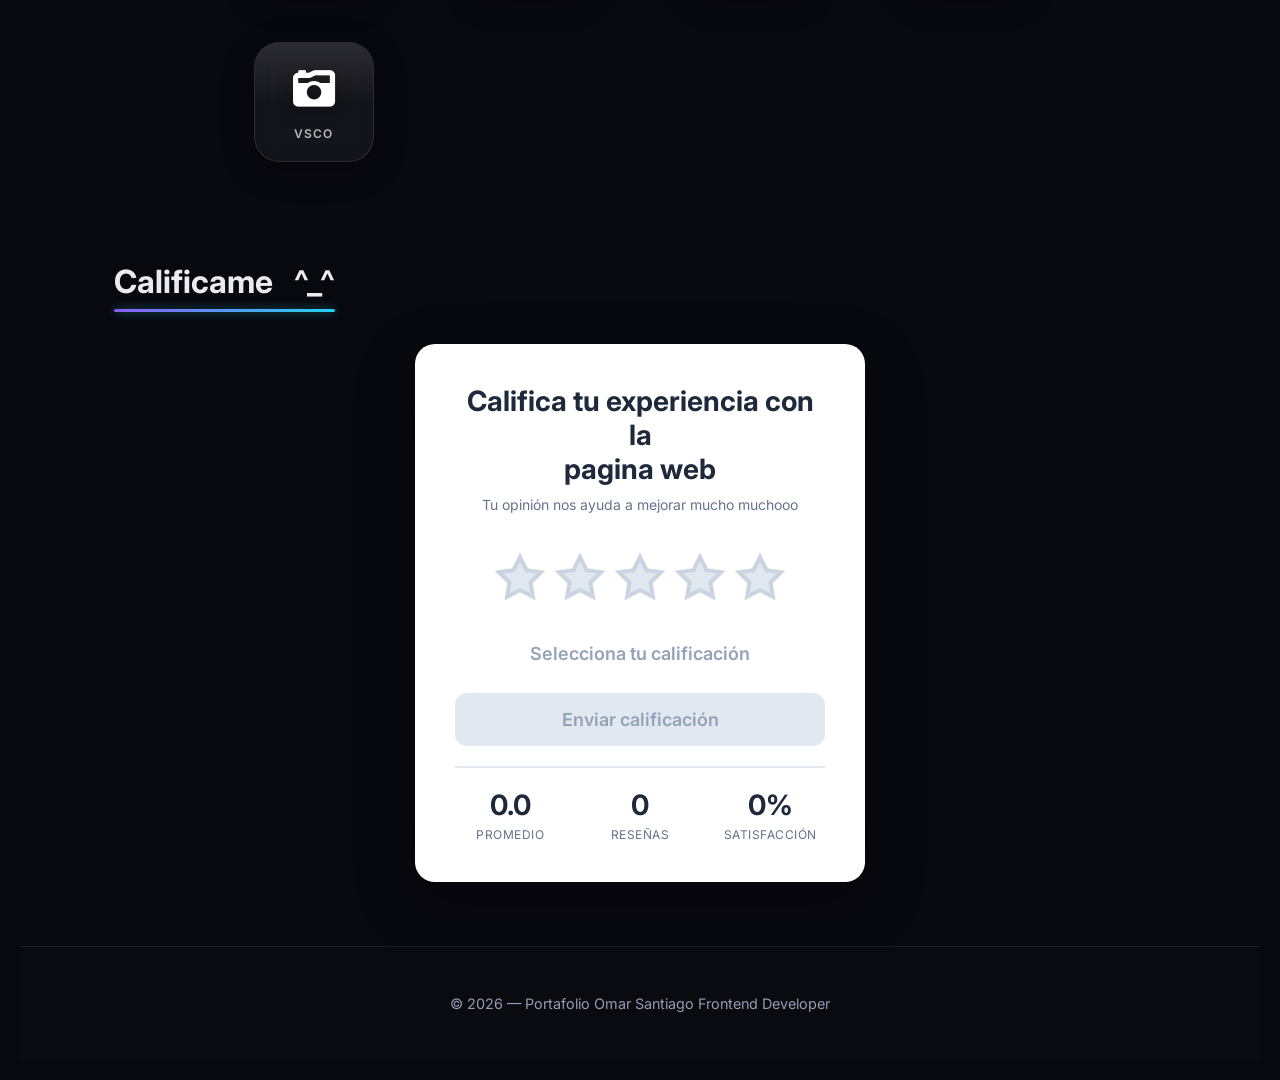
==== commit af6899b9: "Add files via upload" ====
--- a/Portafolio Omar Santiago Pimiento Meneses/html-5/Comenzar.html
+++ b/Portafolio Omar Santiago Pimiento Meneses/html-5/Comenzar.html
@@ -71,7 +71,7 @@
   <section id="about">
     <h3 class="section-title">Sobre mí</h3>
     <p style="color: var(--muted); max-width: 700px; line-height: 1.8;">
-      Soy desarrollador frontend especializado en la creación de interfaces
+      Soy desarrollador frontend  en la creación de interfaces
       web modernas, accesibles y optimizadas. He trabajado en landing pages,
       cuidando tanto el diseño como la experiencia del usuario.
     </p>
@@ -100,10 +100,10 @@
         <span class="skill-name">JavaScript 
           <br>
         </span>
-        <span class="skill-percent">20%</span>
-      </div>
-      <div class="progress-bar">
-        <div class="progress-fill" style="--w: 20%;"></div>
+        <span class="skill-percent">50%</span>
+      </div>
+      <div class="progress-bar">
+        <div class="progress-fill" style="--w: 50%;"></div>
       </div>
     </div>
 
@@ -188,6 +188,36 @@
           </div>
         </div>
         <a href="https://github.com/omarpimitty23yt-code/Coffee-Shop-" target="_blank">Ver proyecto →</a>
+      </div>
+
+      <div class="project">
+        <div>
+          <h3>Hotel dan sant</h3>
+          <p>
+            Sitio web para hotel con presentación de servicios, habitaciones y contacto.
+          </p>
+          <div class="tags">
+            <span>HTML</span>
+            <span>CSS</span>
+            <span>JavaScript</span>
+          </div>
+        </div>
+        <a href="https://github.com/omarpimitty23yt-code/Hotel-dan-sant" target="_blank">Ver proyecto →</a>
+      </div>
+
+      <div class="project">
+        <div>
+          <h3>ADSO ERP</h3>
+          <p>
+            Sistema ERP académico para gestionar procesos, usuarios y datos administrativos.
+          </p>
+          <div class="tags">
+            <span>HTML</span>
+            <span>CSS</span>
+            <span>PostgreSQL</span>
+          </div>
+        </div>
+        <a href="https://www.adsoerp.online/" target="_blank">Ver proyecto →</a>
       </div>
     </div>
   </section>
@@ -276,11 +306,11 @@
             </div>
 
             <!-- Facebook -->
-            <div class="social-item facebook">
-                <div class="social-card">
-                    <div class="glow-effect"></div>
-                    <div class="color-border"></div>
-                    <div class="card-bg"></div>
+            <div class="social-item facebook">
+                <div class="social-card">
+                    <div class="glow-effect"></div>
+                    <div class="color-border"></div>
+                    <div class="card-bg"></div>
                     <a href="https://www.facebook.com/share/19HCtyoMw2/" class="social-link" target="_blank">
                         <div class="icon-wrapper">
                             <i class="fab fa-facebook-f"></i>
@@ -291,11 +321,31 @@
                         <div class="particle"></div>
                         <div class="particle"></div>
                         <div class="particle"></div>
-                    </div>
-                </div>
-            </div>
-        </div>
-    </div>
+                    </div>
+                </div>
+            </div>
+
+            <!-- VSCO -->
+            <div class="social-item vsco">
+                <div class="social-card">
+                    <div class="glow-effect"></div>
+                    <div class="color-border"></div>
+                    <div class="card-bg"></div>
+                    <a href="https://vsco.co/el-omar145" class="social-link" target="_blank">
+                        <div class="icon-wrapper">
+                            <i class="fas fa-camera-retro"></i>
+                        </div>
+                        <span class="social-name">VSCO</span>
+                    </a>
+                    <div class="particle-effect">
+                        <div class="particle"></div>
+                        <div class="particle"></div>
+                        <div class="particle"></div>
+                    </div>
+                </div>
+            </div>
+        </div>
+    </div>
 
  <br> <br> <br>
 
@@ -402,4 +452,4 @@
 </script>
 
 </body>
-</html>+</html>
--- a/Portafolio Omar Santiago Pimiento Meneses/css/diseño.css
+++ b/Portafolio Omar Santiago Pimiento Meneses/css/diseño.css
@@ -771,15 +771,22 @@
     --particle-color: #7289da;
 }
 
-.facebook {
-    --color1: #1877f2;
-    --color2: #0d65d9;
-    --shadow-color: rgba(24, 119, 242, 0.6);
-    --particle-color: #1877f2;
-}
-
-/* Efecto de luz al hover */
-.glow-effect {
+.facebook {
+    --color1: #1877f2;
+    --color2: #0d65d9;
+    --shadow-color: rgba(24, 119, 242, 0.6);
+    --particle-color: #1877f2;
+}
+
+.vsco {
+    --color1: #ffffff;
+    --color2: #111111;
+    --shadow-color: rgba(255, 255, 255, 0.45);
+    --particle-color: #ffffff;
+}
+
+/* Efecto de luz al hover */
+.glow-effect {
     position: absolute;
     width: 100%;
     height: 100%;
